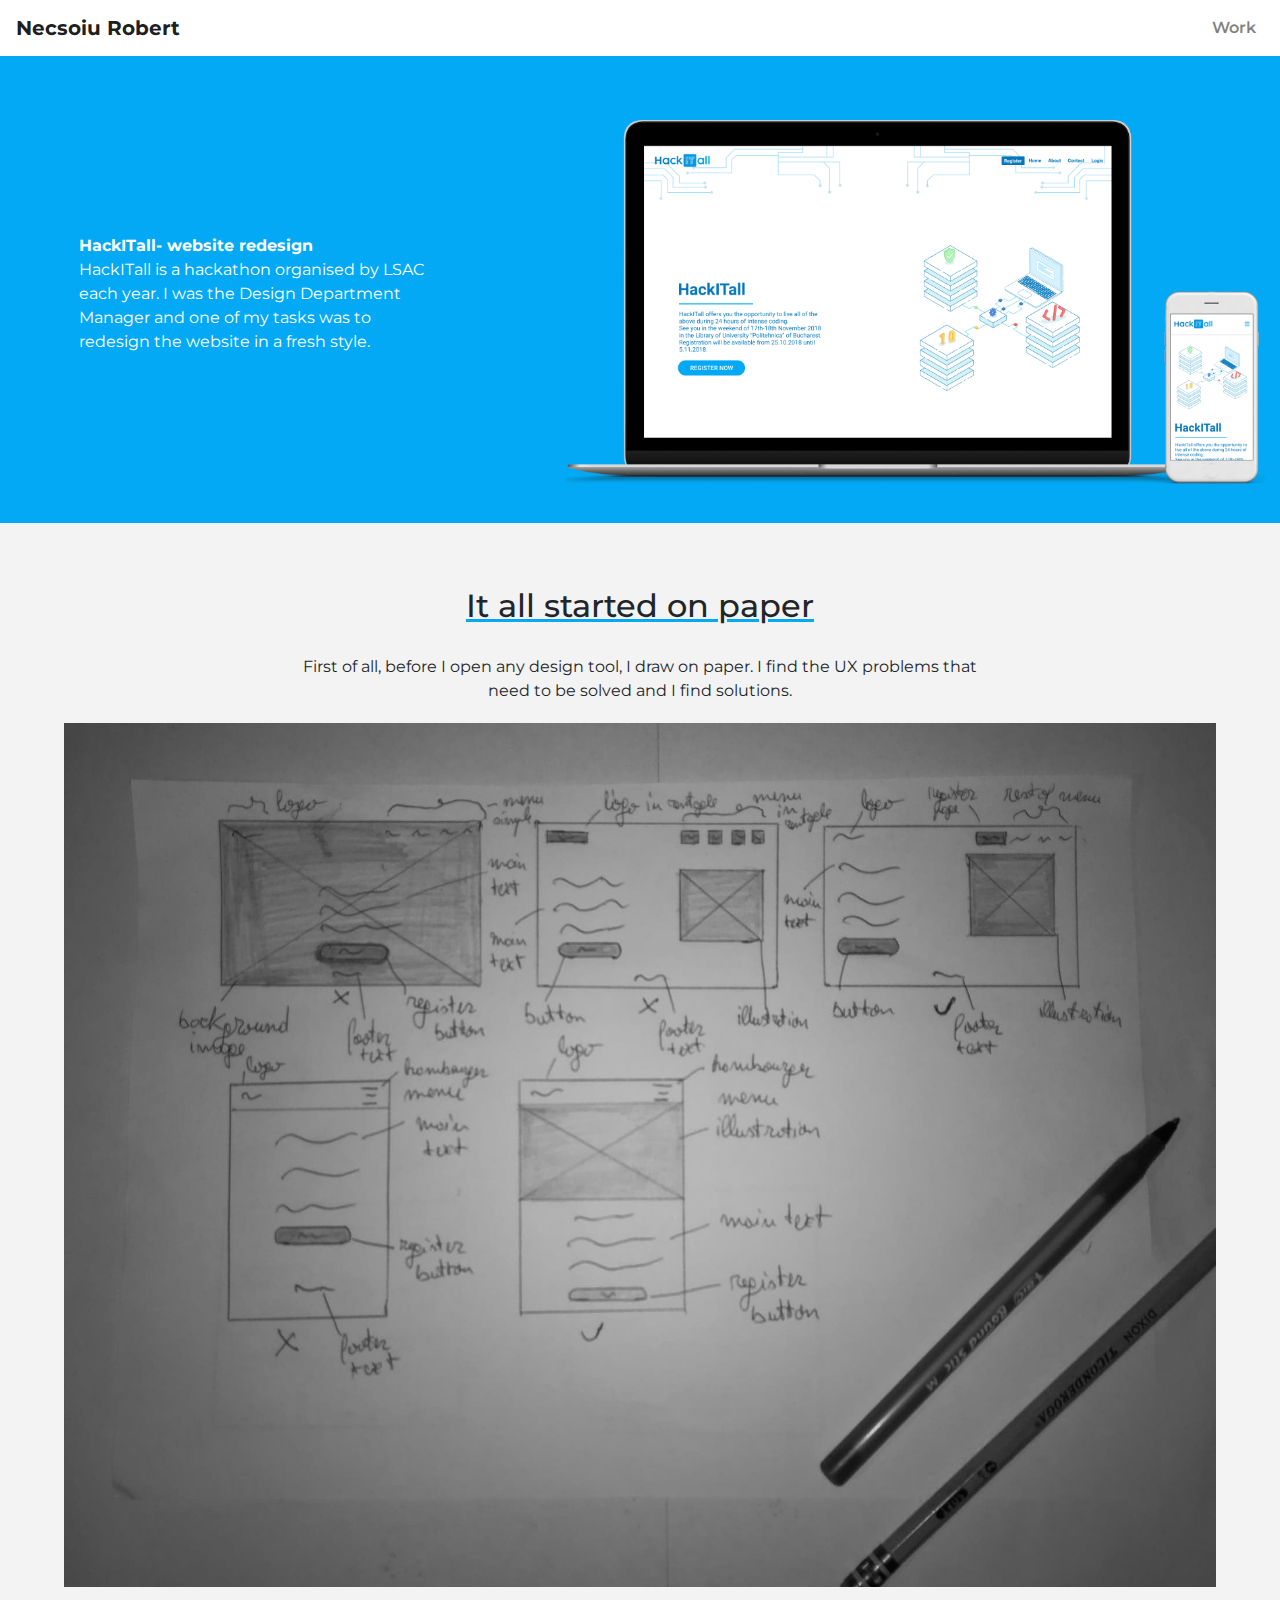
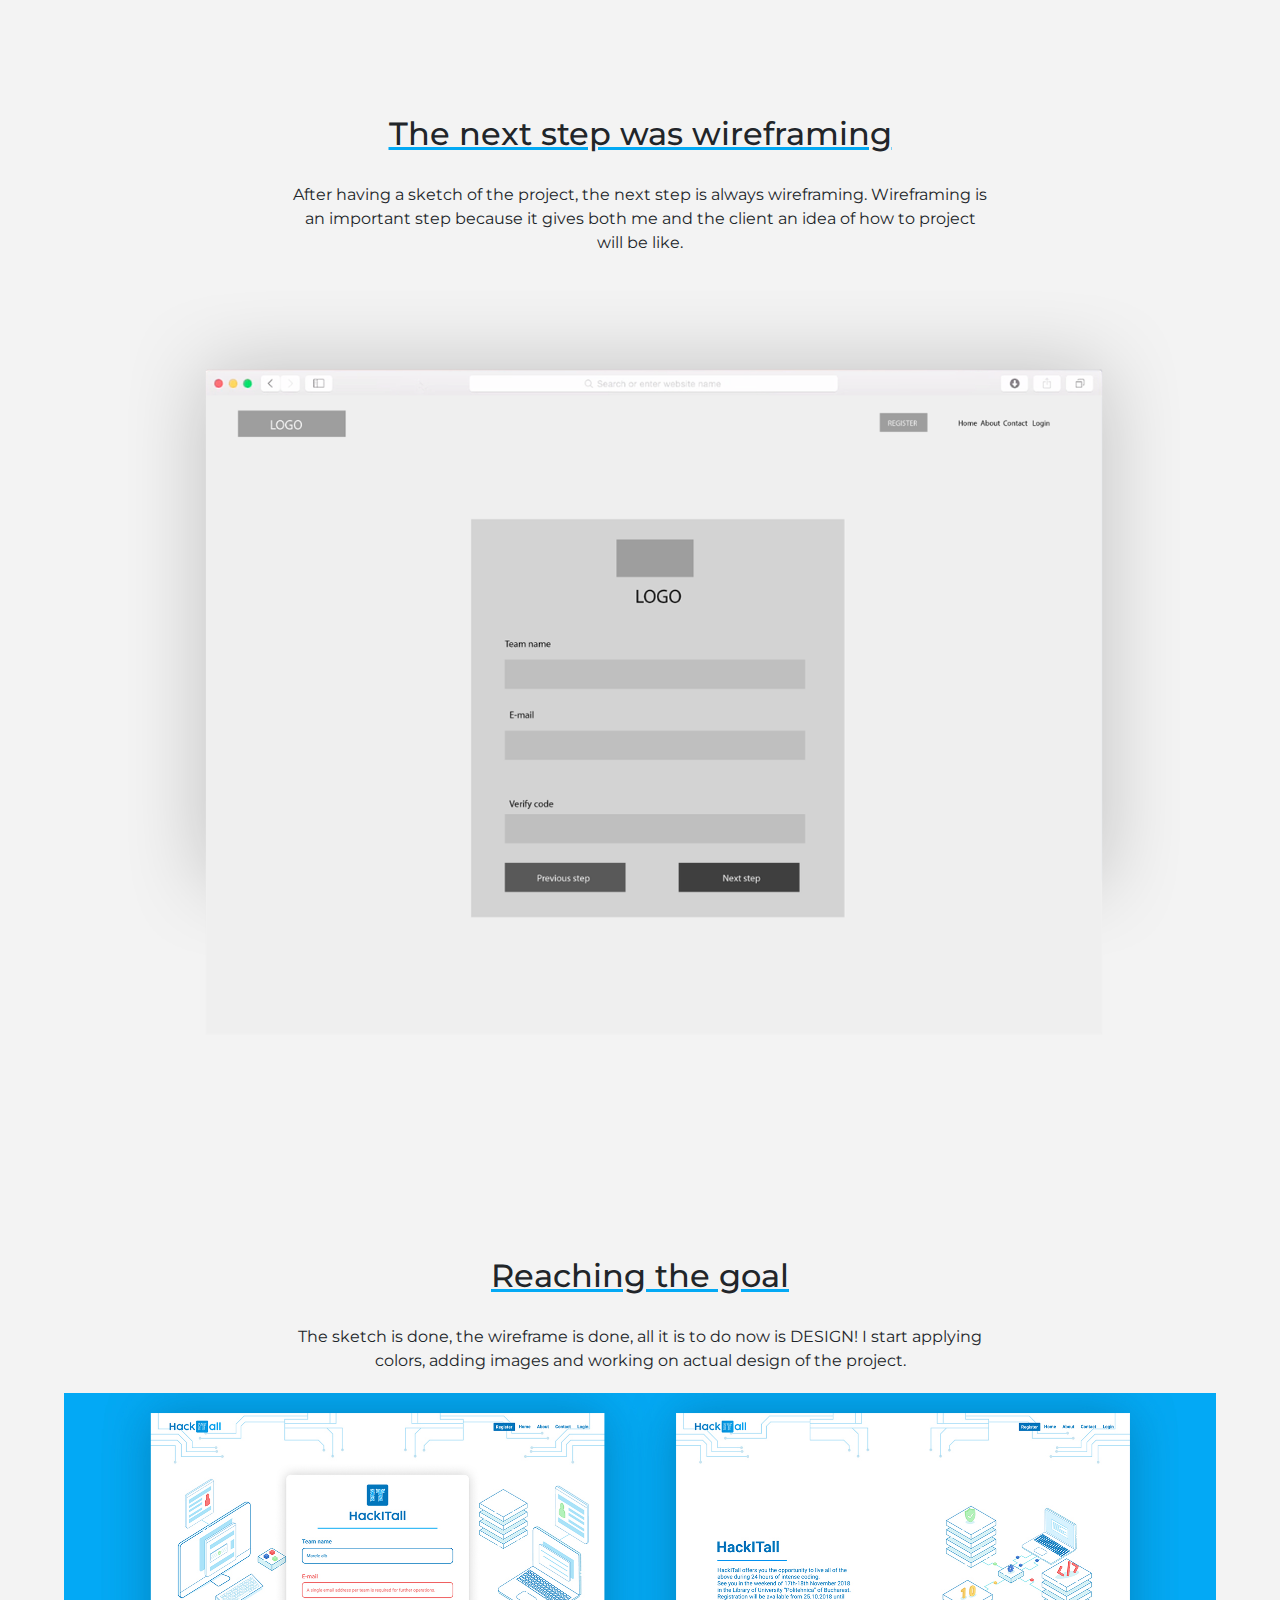
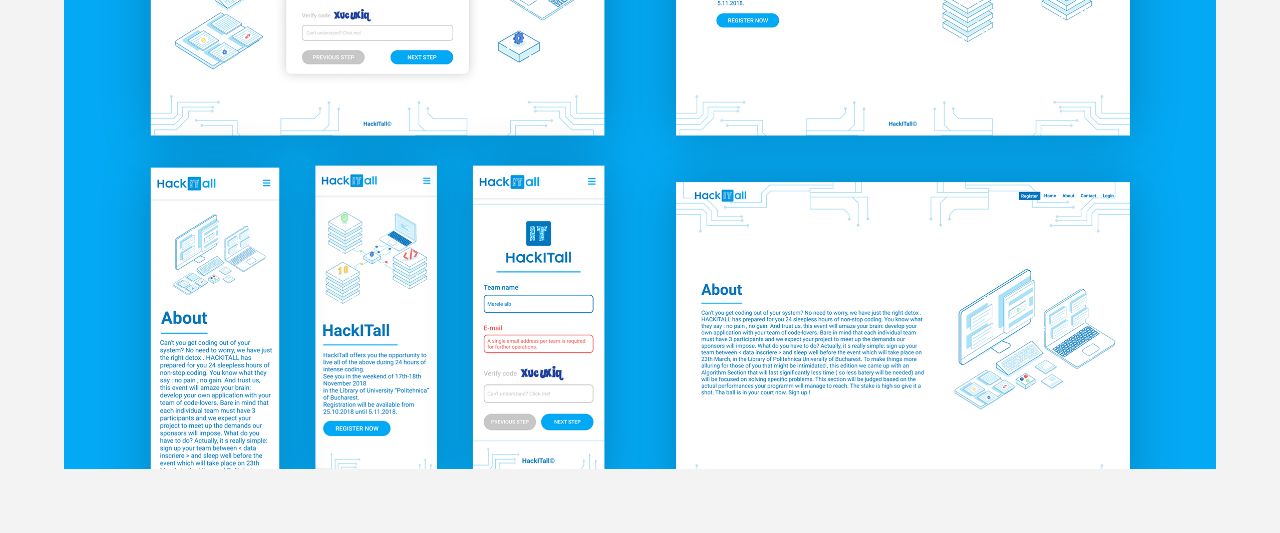
==== pages/hackitall.html @ b4a7dbd3 "added portfolio files" ====
<!DOCTYPE html>
<html lang="en">
<head>
    <meta charset="UTF-8">
    <meta name="viewport" content="width=device-width, initial-scale=1.0">
    <meta http-equiv="X-UA-Compatible" content="ie=edge">
    <title>Robert Necsoiu</title>
     <!-- Bootstrap core CSS -->
  <link href="../vendor/bootstrap/css/bootstrap.min.css" rel="stylesheet">
  
  <!-- Custom fonts for this template -->
  <link href="https://fonts.googleapis.com/css?family=Montserrat" rel="stylesheet">
  

  <!-- Custom styles for this template -->
  <link href="../css/portfolio.css" rel="stylesheet">
  <link href="https://fonts.googleapis.com/icon?family=Material+Icons" rel="stylesheet">
    <!--favicon-->
    <link rel="apple-touch-icon" sizes="57x57" href="/apple-icon-57x57.png">
    <link rel="apple-touch-icon" sizes="60x60" href="/apple-icon-60x60.png">
    <link rel="apple-touch-icon" sizes="72x72" href="/apple-icon-72x72.png">
    <link rel="apple-touch-icon" sizes="76x76" href="/apple-icon-76x76.png">
    <link rel="apple-touch-icon" sizes="114x114" href="/apple-icon-114x114.png">
    <link rel="apple-touch-icon" sizes="120x120" href="/apple-icon-120x120.png">
    <link rel="apple-touch-icon" sizes="144x144" href="/apple-icon-144x144.png">
    <link rel="apple-touch-icon" sizes="152x152" href="/apple-icon-152x152.png">
    <link rel="apple-touch-icon" sizes="180x180" href="/apple-icon-180x180.png">
    <link rel="icon" type="image/png" sizes="192x192"  href="/android-icon-192x192.png">
    <link rel="icon" type="image/png" sizes="32x32" href="/favicon-32x32.png">
    <link rel="icon" type="image/png" sizes="96x96" href="/favicon-96x96.png">
    <link rel="icon" type="image/png" sizes="16x16" href="/favicon-16x16.png">
    <link rel="manifest" href="/manifest.json">
    <meta name="msapplication-TileColor" content="#ffffff">
    <meta name="msapplication-TileImage" content="/ms-icon-144x144.png">
    <meta name="theme-color" content="#ffffff">
</head>
<body>
<!--Start of navbar-->
        <nav class="navbar navbar-expand-lg navbar-light" style="background-color:#fff;">
                <a class="navbar-brand" style="font-weight: bold;" href="../index.html">Necsoiu Robert</a>
                <button class="navbar-toggler" type="button" data-toggle="collapse" data-target="#navbarNavAltMarkup" aria-controls="navbarNavAltMarkup" aria-expanded="false" aria-label="Toggle navigation">
                  <span class="navbar-toggler-icon"></span>
                </button>
                <div class="collapse navbar-collapse" id="navbarNavAltMarkup" style="float:right;">
                  <div class="navbar-nav ml-auto">
                    <a class="nav-item nav-link" href="../index.html">Work</a>
                  </div>
                </div>
              </nav>
<!--End of navbar-->
<!--Start of content-->
<!--header-->
<div class="container header" style="background-color:#03A9F4;">
<div class="row">
    <div class="col-sm col-text">
            <p><b>HackITall- website redesign</b><br>HackITall is a hackathon organised by LSAC each year. I was the Design Department Manager and one of my tasks was to redesign the website in a fresh style.</p>
    </div>
    <div class="col-sm">
        <img src="../img/pages/hackitall/1.png" class="img-fluid img-pages">
        </div>
</div>

</div>
<!--end of header-->
<div class="container">
        <div class="row">
            <div class="col-sm" style="padding:5%; text-align: center;">
                <h2 style="text-decoration:underline;text-decoration-color:#03A9F4;margin-bottom:30px;  ">It all started on paper</h2>
                <p style="max-width: 700px; margin:auto; margin-bottom:20px;">First of all, before I open any design tool, I draw on paper. I find the UX problems that need to be solved and I find solutions.</p>
                <img src="../img/pages/hackitall/2.jpg" class="img-fluid">
                </div>
        </div>
        
        </div>
        <div class="container">
          <div class="row">
              <div class="col-sm" style="padding:5%; text-align: center;">
                  <h2 style="text-decoration:underline;text-decoration-color:#03A9F4;margin-bottom:30px;  ">The next step was wireframing</h2>
                  <p style="max-width: 700px; margin:auto; margin-bottom:20px;">After having a sketch of the project, the next step is always wireframing. Wireframing is an important step because it gives both me and the client an idea of how to project will be like.</p>
                  <img src="../img/pages/hackitall/3.png" class="img-fluid">
                  </div>
          </div>
          
          </div>
          <div class="container">
            <div class="row">
                <div class="col-sm" style="padding:5%; text-align: center;">
                    <h2 style="text-decoration:underline;text-decoration-color:#03A9F4;margin-bottom:30px;  ">Reaching the goal</h2>
                    <p style="max-width: 700px; margin:auto; margin-bottom:20px;">The sketch is done, the wireframe is done, all it is to do now is DESIGN! I start applying colors, adding images and working on actual design of the project.</p>
                    <img src="../img/pages/hackitall/4.jpg" class="img-fluid">
                    </div>
            </div>
            
            </div>
<!--End of content-->
    <!-- Bootstrap core JavaScript -->
    <script src="../vendor/jquery/jquery.min.js"></script>
    <script src="../vendor/bootstrap/js/bootstrap.bundle.min.js"></script>
</body>
</html>
---- css/portfolio.css ----
body{
    background-color:#F3F3F3;
    font-family: 'Montserrat', sans-serif;
}
.rightDetails{
    margin-top:50%;
    margin-left:5%;

}
.myButton{
    background: #03A9F4;
border-radius: 61px;
padding-right:10px;
padding-left:10px;
margin-top:10px;
width:150px;
border-color:transparent;
}
.icon-social
{
    width:30px;
    height:30px;
    margin-right:5px;
    margin-bottom:10px;
    opacity: 0.5;
}
.icon-social:hover{
    opacity: 1;
}
.divide{
    height: 50%;
}
.portfolio-item{
    padding:50px;

}
.portfolio-img{
    -webkit-box-shadow: 0px 0px 157px -30px rgba(0,0,0,0.75);
-moz-box-shadow: 0px 0px 157px -30px rgba(0,0,0,0.75);
box-shadow: 0px 0px 157px -30px rgba(0,0,0,0.75);
display: block;
}
.see-more{
    display: block; 
    text-decoration: none; 
    color:#FFF; 
    margin-top:30px;
    float:right;
    font-size:0.75em;
    font-weight: 600;
}
.see-more:hover{
    color:#FFF;
}
@media (min-width: 992px)
{
    .container {
        max-width: 100%;
        height:100%;
        
    } 
    .left-col{
        max-width:30%;
        height: 100vh;
    }
    .right-col{
        min-width:70%;
    }  
    .portfolio-item{
        width:50%;
        padding:50px;
    
    }
    .portfolio-img{
        -webkit-box-shadow: 0px 0px 157px -30px rgba(0,0,0,0.75);
-moz-box-shadow: 0px 0px 157px -30px rgba(0,0,0,0.75);
box-shadow: 0px 0px 157px -30px rgba(0,0,0,0.75);
display: block; 
    }
    .see-more{
        display: block; 
        text-decoration: none; 
        color:#FFF; 
        margin-top:30px;
        float:right;
        font-size:0.75em;
        font-weight: 600;
    }
    .see-more:hover{
        color:#FFF;
    }
    .col-text{
        display: flex;justify-content: center;align-items: center; max-width:30%;margin-left:5%;
    }
    .img-pages{
        max-width:700px;float:right;
    }
}
.nav-item{
    font-family: 'Montserrat', sans-serif;
    font-weight: 600;
} 
.header{
    padding-top:5%;
    padding-bottom:3%;
    color:#fff;
}
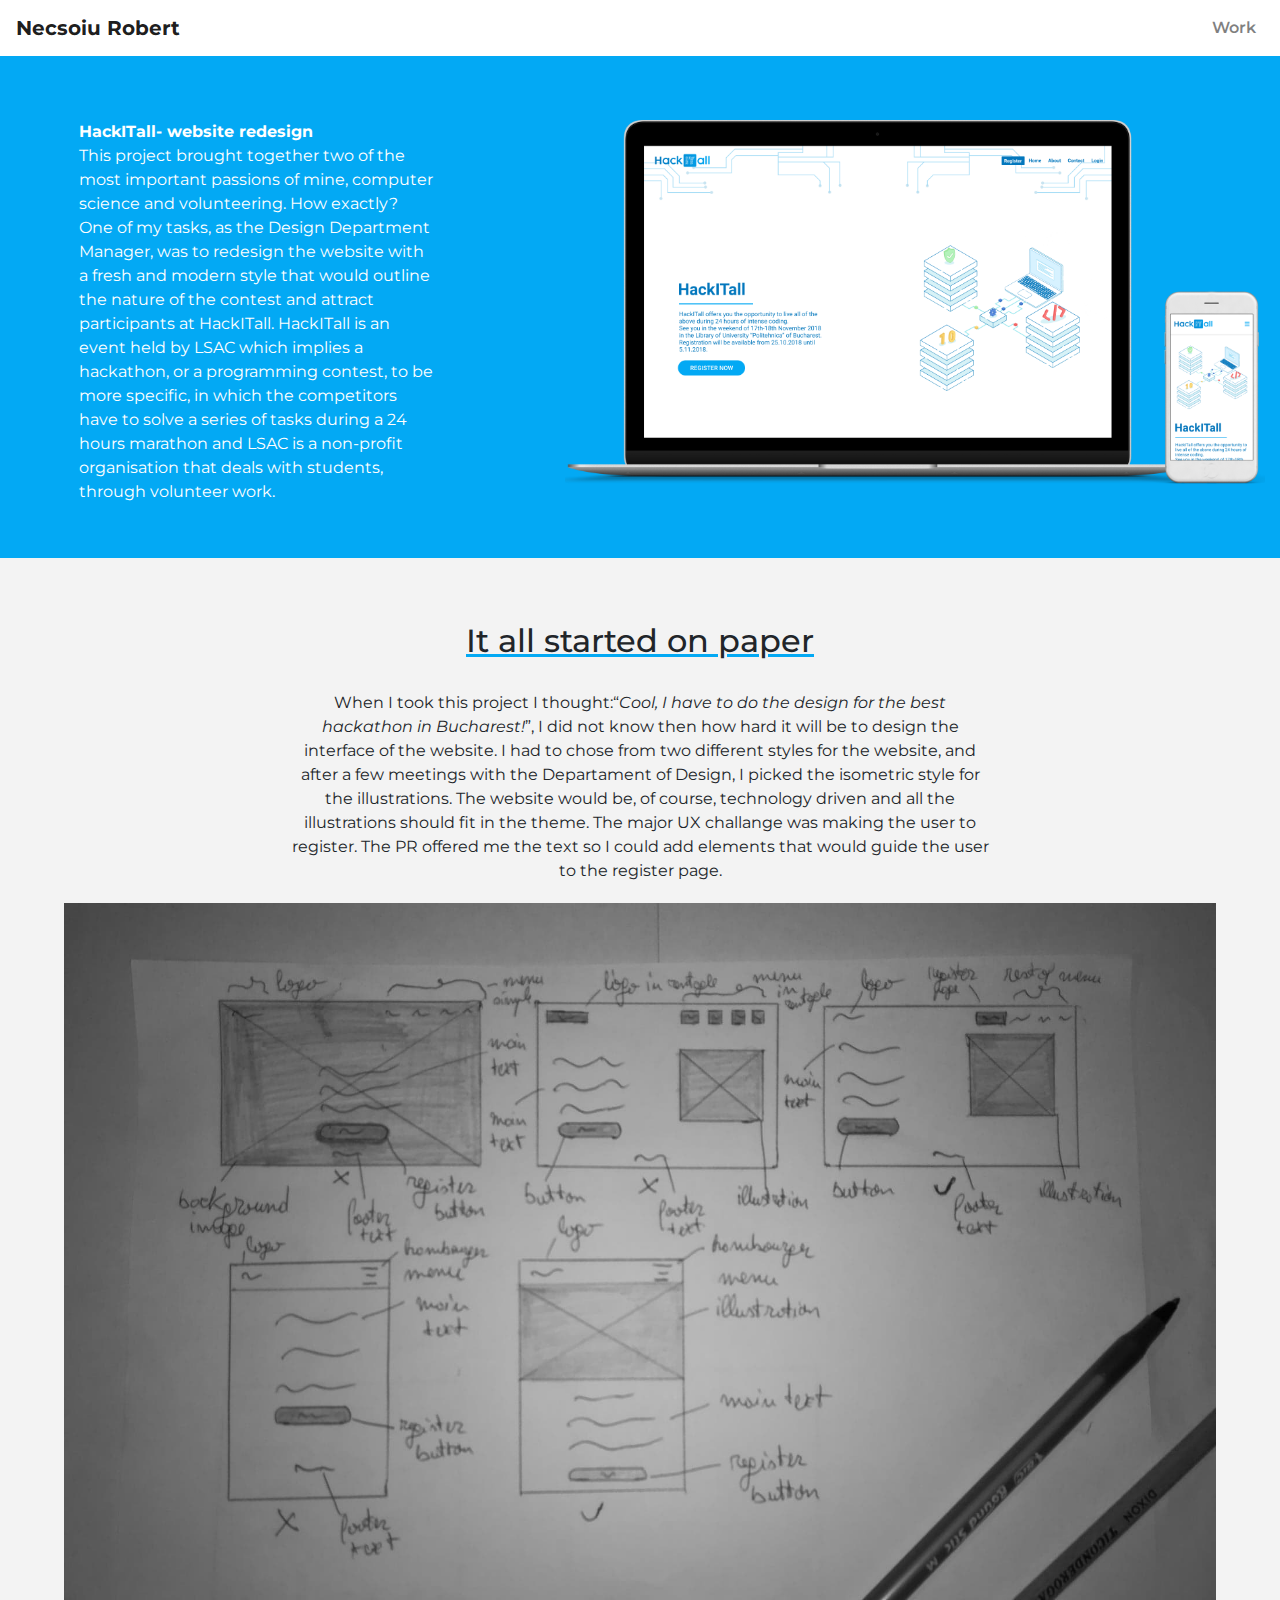
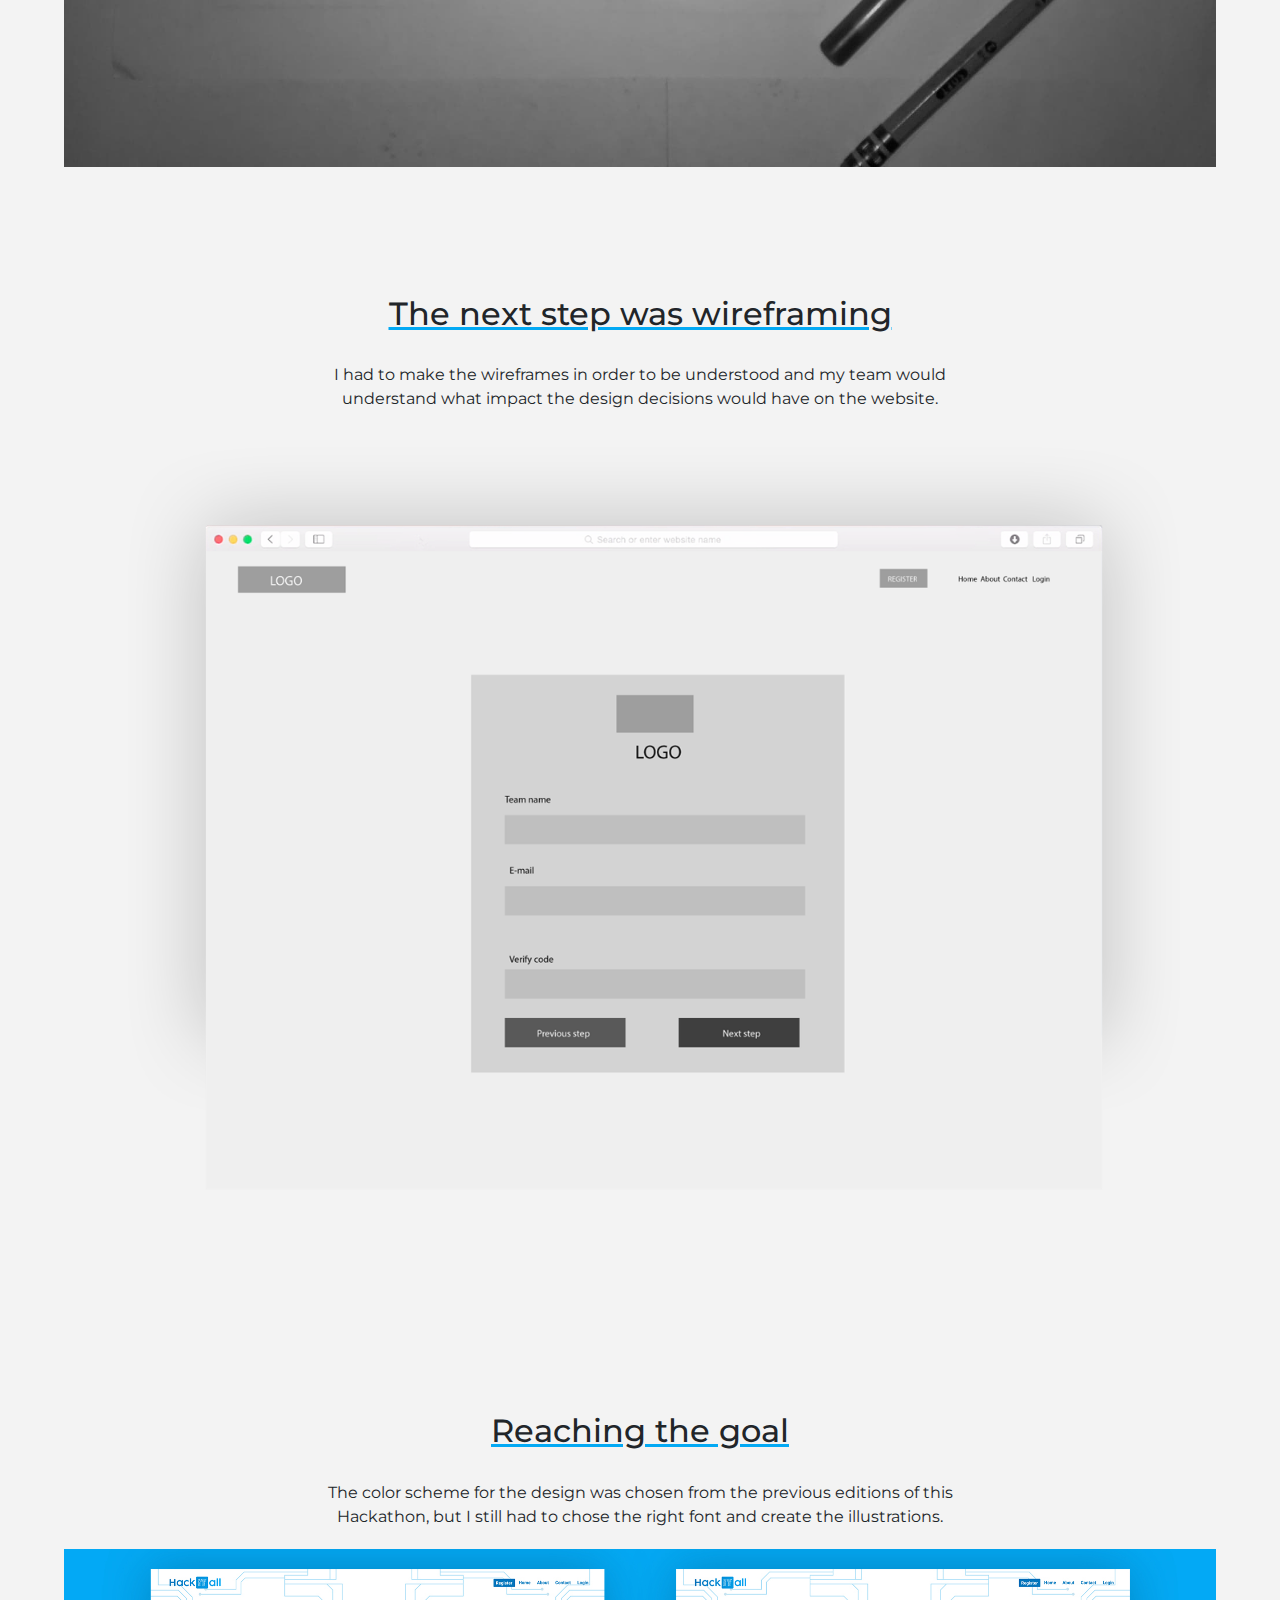
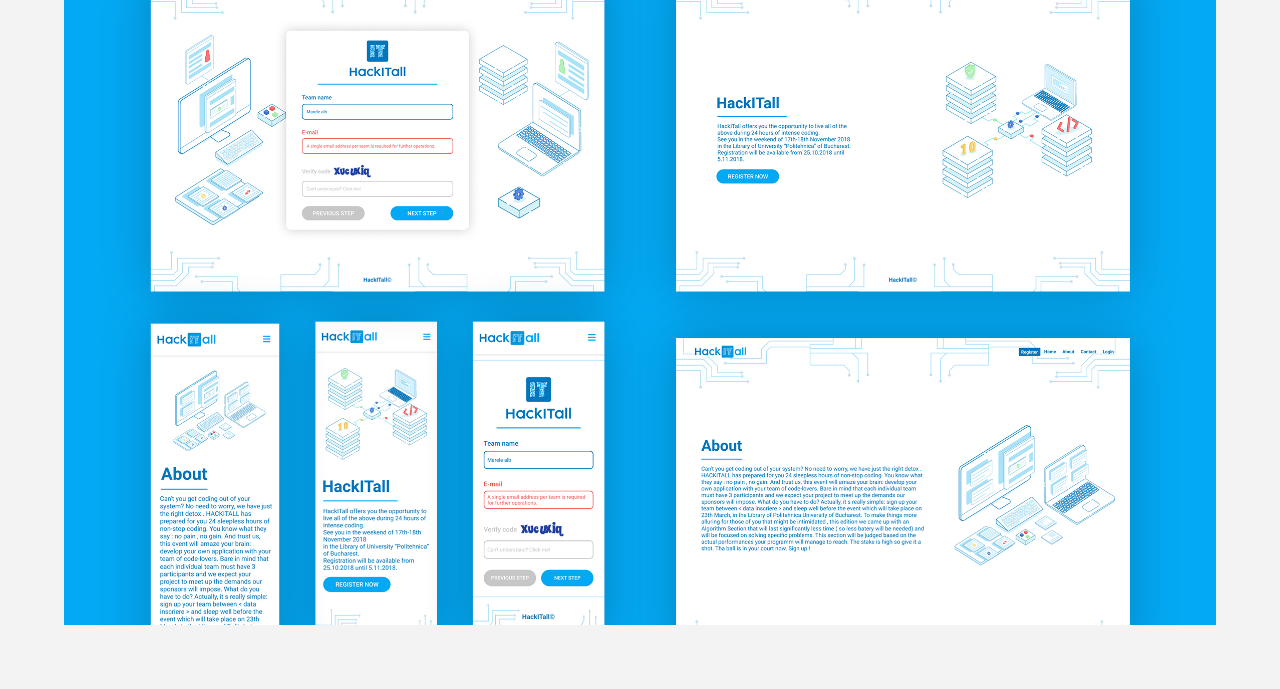
==== commit 71690216: "new edits" ====
--- a/pages/hackitall.html
+++ b/pages/hackitall.html
@@ -15,24 +15,7 @@
   <!-- Custom styles for this template -->
   <link href="../css/portfolio.css" rel="stylesheet">
   <link href="https://fonts.googleapis.com/icon?family=Material+Icons" rel="stylesheet">
-    <!--favicon-->
-    <link rel="apple-touch-icon" sizes="57x57" href="/apple-icon-57x57.png">
-    <link rel="apple-touch-icon" sizes="60x60" href="/apple-icon-60x60.png">
-    <link rel="apple-touch-icon" sizes="72x72" href="/apple-icon-72x72.png">
-    <link rel="apple-touch-icon" sizes="76x76" href="/apple-icon-76x76.png">
-    <link rel="apple-touch-icon" sizes="114x114" href="/apple-icon-114x114.png">
-    <link rel="apple-touch-icon" sizes="120x120" href="/apple-icon-120x120.png">
-    <link rel="apple-touch-icon" sizes="144x144" href="/apple-icon-144x144.png">
-    <link rel="apple-touch-icon" sizes="152x152" href="/apple-icon-152x152.png">
-    <link rel="apple-touch-icon" sizes="180x180" href="/apple-icon-180x180.png">
-    <link rel="icon" type="image/png" sizes="192x192"  href="/android-icon-192x192.png">
-    <link rel="icon" type="image/png" sizes="32x32" href="/favicon-32x32.png">
-    <link rel="icon" type="image/png" sizes="96x96" href="/favicon-96x96.png">
-    <link rel="icon" type="image/png" sizes="16x16" href="/favicon-16x16.png">
-    <link rel="manifest" href="/manifest.json">
-    <meta name="msapplication-TileColor" content="#ffffff">
-    <meta name="msapplication-TileImage" content="/ms-icon-144x144.png">
-    <meta name="theme-color" content="#ffffff">
+  
 </head>
 <body>
 <!--Start of navbar-->
@@ -53,7 +36,9 @@
 <div class="container header" style="background-color:#03A9F4;">
 <div class="row">
     <div class="col-sm col-text">
-            <p><b>HackITall- website redesign</b><br>HackITall is a hackathon organised by LSAC each year. I was the Design Department Manager and one of my tasks was to redesign the website in a fresh style.</p>
+            <p><b>HackITall- website redesign</b><br>This project brought together two of the most important passions of mine, computer science and volunteering. How exactly? One of my tasks, as the Design Department Manager, was to redesign the website with a fresh and modern style that would outline the nature of the contest and attract participants at HackITall.
+              HackITall is an event held by LSAC which implies a hackathon, or a programming contest, to be more specific, in which the competitors have to solve a series of tasks during a 24 hours marathon and LSAC is a non-profit organisation that deals with students, through volunteer work. 
+              </p>
     </div>
     <div class="col-sm">
         <img src="../img/pages/hackitall/1.png" class="img-fluid img-pages">
@@ -66,7 +51,7 @@
         <div class="row">
             <div class="col-sm" style="padding:5%; text-align: center;">
                 <h2 style="text-decoration:underline;text-decoration-color:#03A9F4;margin-bottom:30px;  ">It all started on paper</h2>
-                <p style="max-width: 700px; margin:auto; margin-bottom:20px;">First of all, before I open any design tool, I draw on paper. I find the UX problems that need to be solved and I find solutions.</p>
+                <p style="max-width: 700px; margin:auto; margin-bottom:20px;">When I took this project I thought:<q><i>Cool, I have to do the design for the best hackathon in Bucharest!</i></q>, I did not know then how hard it will be to design the interface of the website. I had to chose from two different styles for the website, and after a few meetings with the Departament of Design, I picked the isometric style for the illustrations. The website would be, of course, technology driven and all the illustrations should fit in the theme. The major UX challange was making the user to register. The PR offered me the text so I could  add elements that would guide the user to the register page.  </p>
                 <img src="../img/pages/hackitall/2.jpg" class="img-fluid">
                 </div>
         </div>
@@ -76,7 +61,7 @@
           <div class="row">
               <div class="col-sm" style="padding:5%; text-align: center;">
                   <h2 style="text-decoration:underline;text-decoration-color:#03A9F4;margin-bottom:30px;  ">The next step was wireframing</h2>
-                  <p style="max-width: 700px; margin:auto; margin-bottom:20px;">After having a sketch of the project, the next step is always wireframing. Wireframing is an important step because it gives both me and the client an idea of how to project will be like.</p>
+                  <p style="max-width: 700px; margin:auto; margin-bottom:20px;">I had to make the wireframes  in order to be understood and my team would understand what impact the design decisions would have on the website. </p>
                   <img src="../img/pages/hackitall/3.png" class="img-fluid">
                   </div>
           </div>
@@ -86,7 +71,7 @@
             <div class="row">
                 <div class="col-sm" style="padding:5%; text-align: center;">
                     <h2 style="text-decoration:underline;text-decoration-color:#03A9F4;margin-bottom:30px;  ">Reaching the goal</h2>
-                    <p style="max-width: 700px; margin:auto; margin-bottom:20px;">The sketch is done, the wireframe is done, all it is to do now is DESIGN! I start applying colors, adding images and working on actual design of the project.</p>
+                    <p style="max-width: 700px; margin:auto; margin-bottom:20px;">The color scheme for the design was chosen from the previous editions of this Hackathon, but I still had to chose the right font and create the illustrations. </p>
                     <img src="../img/pages/hackitall/4.jpg" class="img-fluid">
                     </div>
             </div>
--- a/css/portfolio.css
+++ b/css/portfolio.css
@@ -3,7 +3,7 @@
     font-family: 'Montserrat', sans-serif;
 }
 .rightDetails{
-    margin-top:50%;
+    margin-top:10%;
     margin-left:5%;
 
 }
@@ -54,6 +54,11 @@
 }
 @media (min-width: 992px)
 {
+    .rightDetails{
+        margin-top:50%;
+        margin-left:5%;
+    
+    }
     .container {
         max-width: 100%;
         height:100%;
